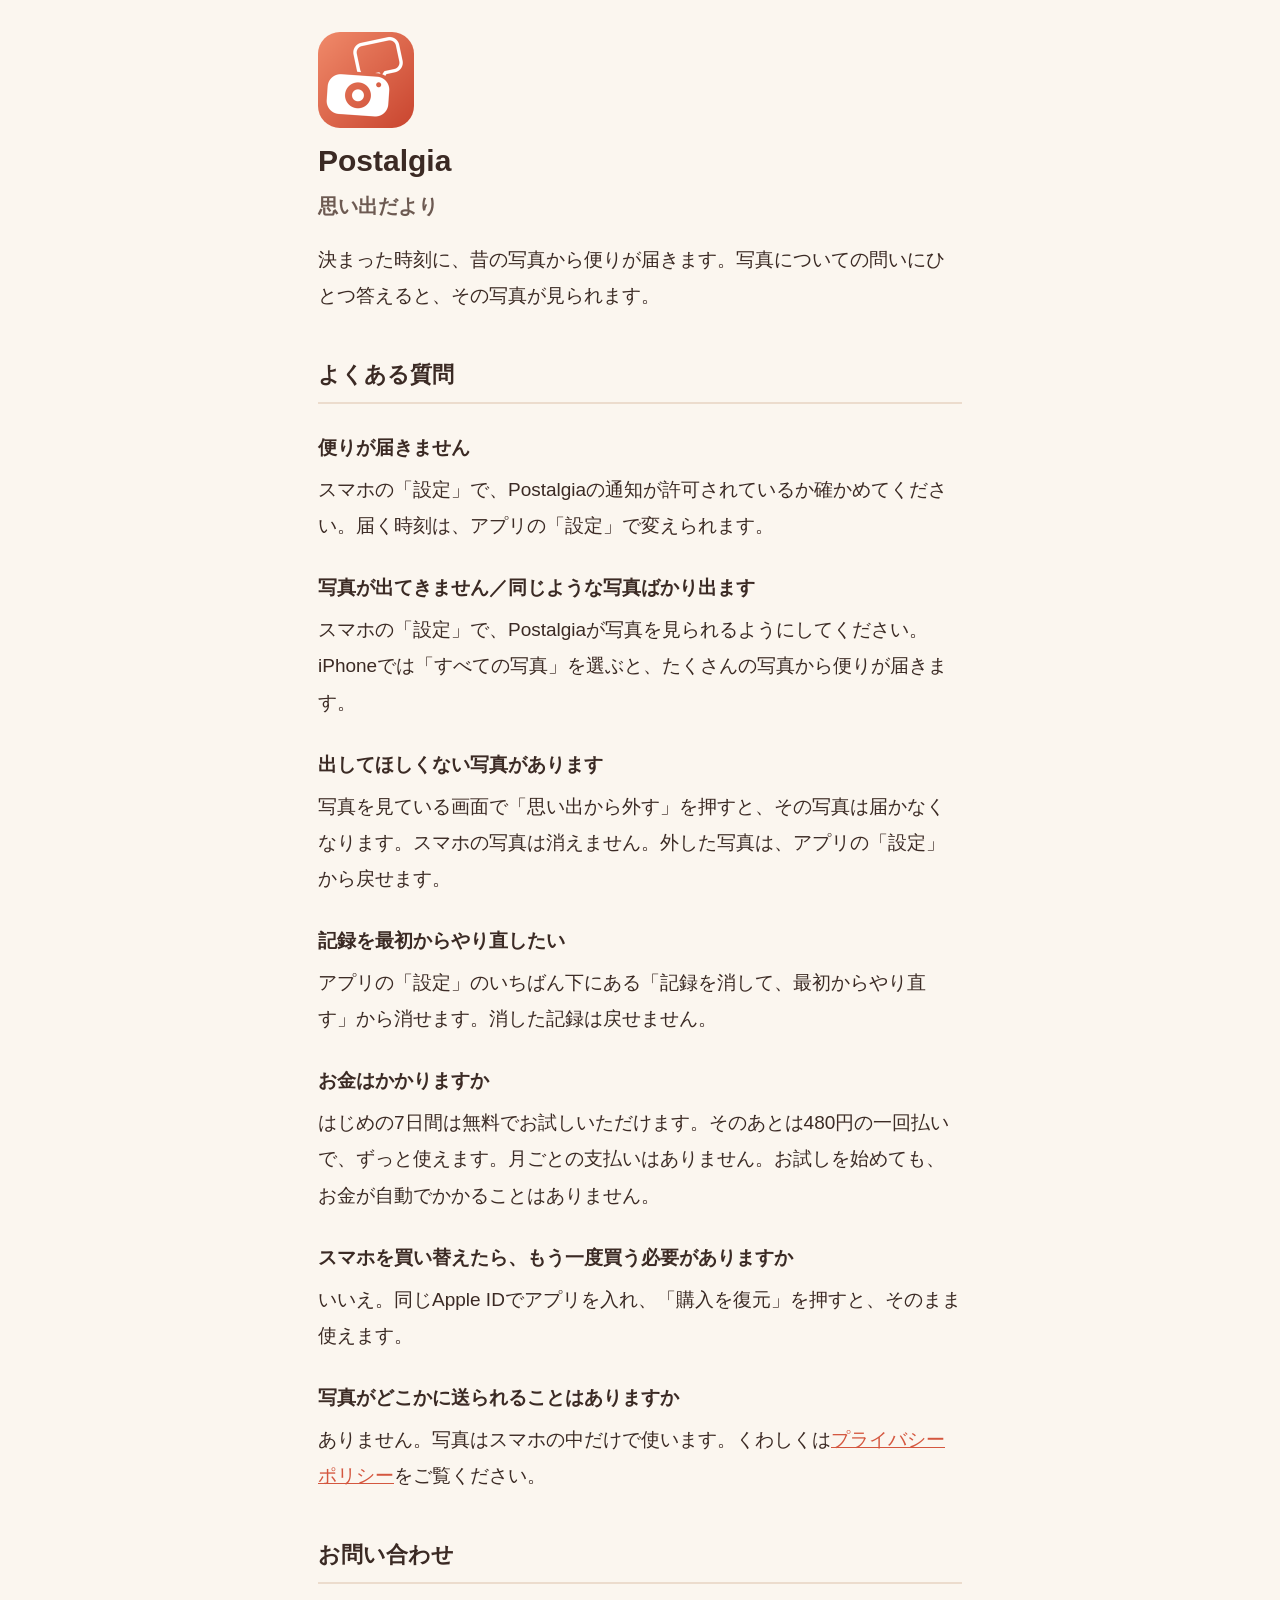
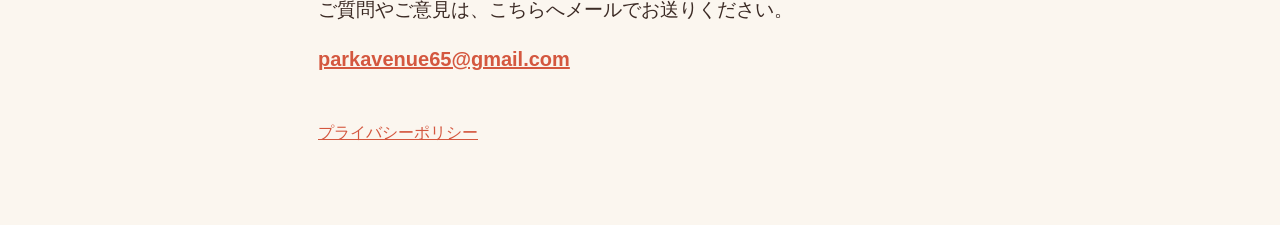
==== index.html @ f13d1fa2 "Support and privacy pages for Postalgia Co-Authored-By: Claude Opus 5.5 <noreply@anthropic.com>" ====
<!doctype html>
<html lang="ja">
<head>
<meta charset="utf-8">
<meta name="viewport" content="width=device-width, initial-scale=1">
<title>Postalgia 思い出だより｜サポート</title>
<link rel="stylesheet" href="style.css">
</head>
<body>
<main>
<img class="icon" src="icon.png" alt="" width="96" height="96">
<h1>Postalgia<br><small>思い出だより</small></h1>
<p>決まった時刻に、昔の写真から便りが届きます。写真についての問いにひとつ答えると、その写真が見られます。</p>

<h2>よくある質問</h2>

<h3>便りが届きません</h3>
<p>スマホの「設定」で、Postalgiaの通知が許可されているか確かめてください。届く時刻は、アプリの「設定」で変えられます。</p>

<h3>写真が出てきません／同じような写真ばかり出ます</h3>
<p>スマホの「設定」で、Postalgiaが写真を見られるようにしてください。iPhoneでは「すべての写真」を選ぶと、たくさんの写真から便りが届きます。</p>

<h3>出してほしくない写真があります</h3>
<p>写真を見ている画面で「思い出から外す」を押すと、その写真は届かなくなります。スマホの写真は消えません。外した写真は、アプリの「設定」から戻せます。</p>

<h3>記録を最初からやり直したい</h3>
<p>アプリの「設定」のいちばん下にある「記録を消して、最初からやり直す」から消せます。消した記録は戻せません。</p>

<h3>お金はかかりますか</h3>
<p>はじめの7日間は無料でお試しいただけます。そのあとは480円の一回払いで、ずっと使えます。月ごとの支払いはありません。お試しを始めても、お金が自動でかかることはありません。</p>

<h3>スマホを買い替えたら、もう一度買う必要がありますか</h3>
<p>いいえ。同じApple IDでアプリを入れ、「購入を復元」を押すと、そのまま使えます。</p>

<h3>写真がどこかに送られることはありますか</h3>
<p>ありません。写真はスマホの中だけで使います。くわしくは<a href="privacy.html">プライバシーポリシー</a>をご覧ください。</p>

<h2 id="contact">お問い合わせ</h2>
<p>ご質問やご意見は、こちらへメールでお送りください。</p>
<p class="mail"><a href="mailto:parkavenue65@gmail.com">parkavenue65@gmail.com</a></p>

<p class="links"><a href="privacy.html">プライバシーポリシー</a></p>
</main>
</body>
</html>
---- style.css ----
:root { --ink: #3b2a24; --sub: #6d5a52; --accent: #d4573f; --paper: #fbf6ef; }
* { box-sizing: border-box; }
body { margin: 0; background: var(--paper); color: var(--ink);
  font-family: -apple-system, "Hiragino Sans", "Noto Sans JP", sans-serif;
  font-size: 19px; line-height: 1.9; }
main { max-width: 680px; margin: 0 auto; padding: 32px 18px 64px; }
h1 { font-size: 30px; line-height: 1.4; margin: 12px 0 18px; }
h1 small { font-size: 20px; color: var(--sub); font-weight: 600; }
h2 { font-size: 22px; margin: 40px 0 8px; padding-bottom: 6px; border-bottom: 2px solid #ecdccd; }
h3 { font-size: 19px; margin: 26px 0 4px; }
p { margin: 6px 0 12px; }
a { color: var(--accent); }
.icon { border-radius: 22px; display: block; }
.back { font-size: 16px; }
.mail { font-size: 20px; font-weight: 600; }
.date { margin-top: 40px; color: var(--sub); font-size: 16px; }
.links { margin-top: 40px; font-size: 16px; }
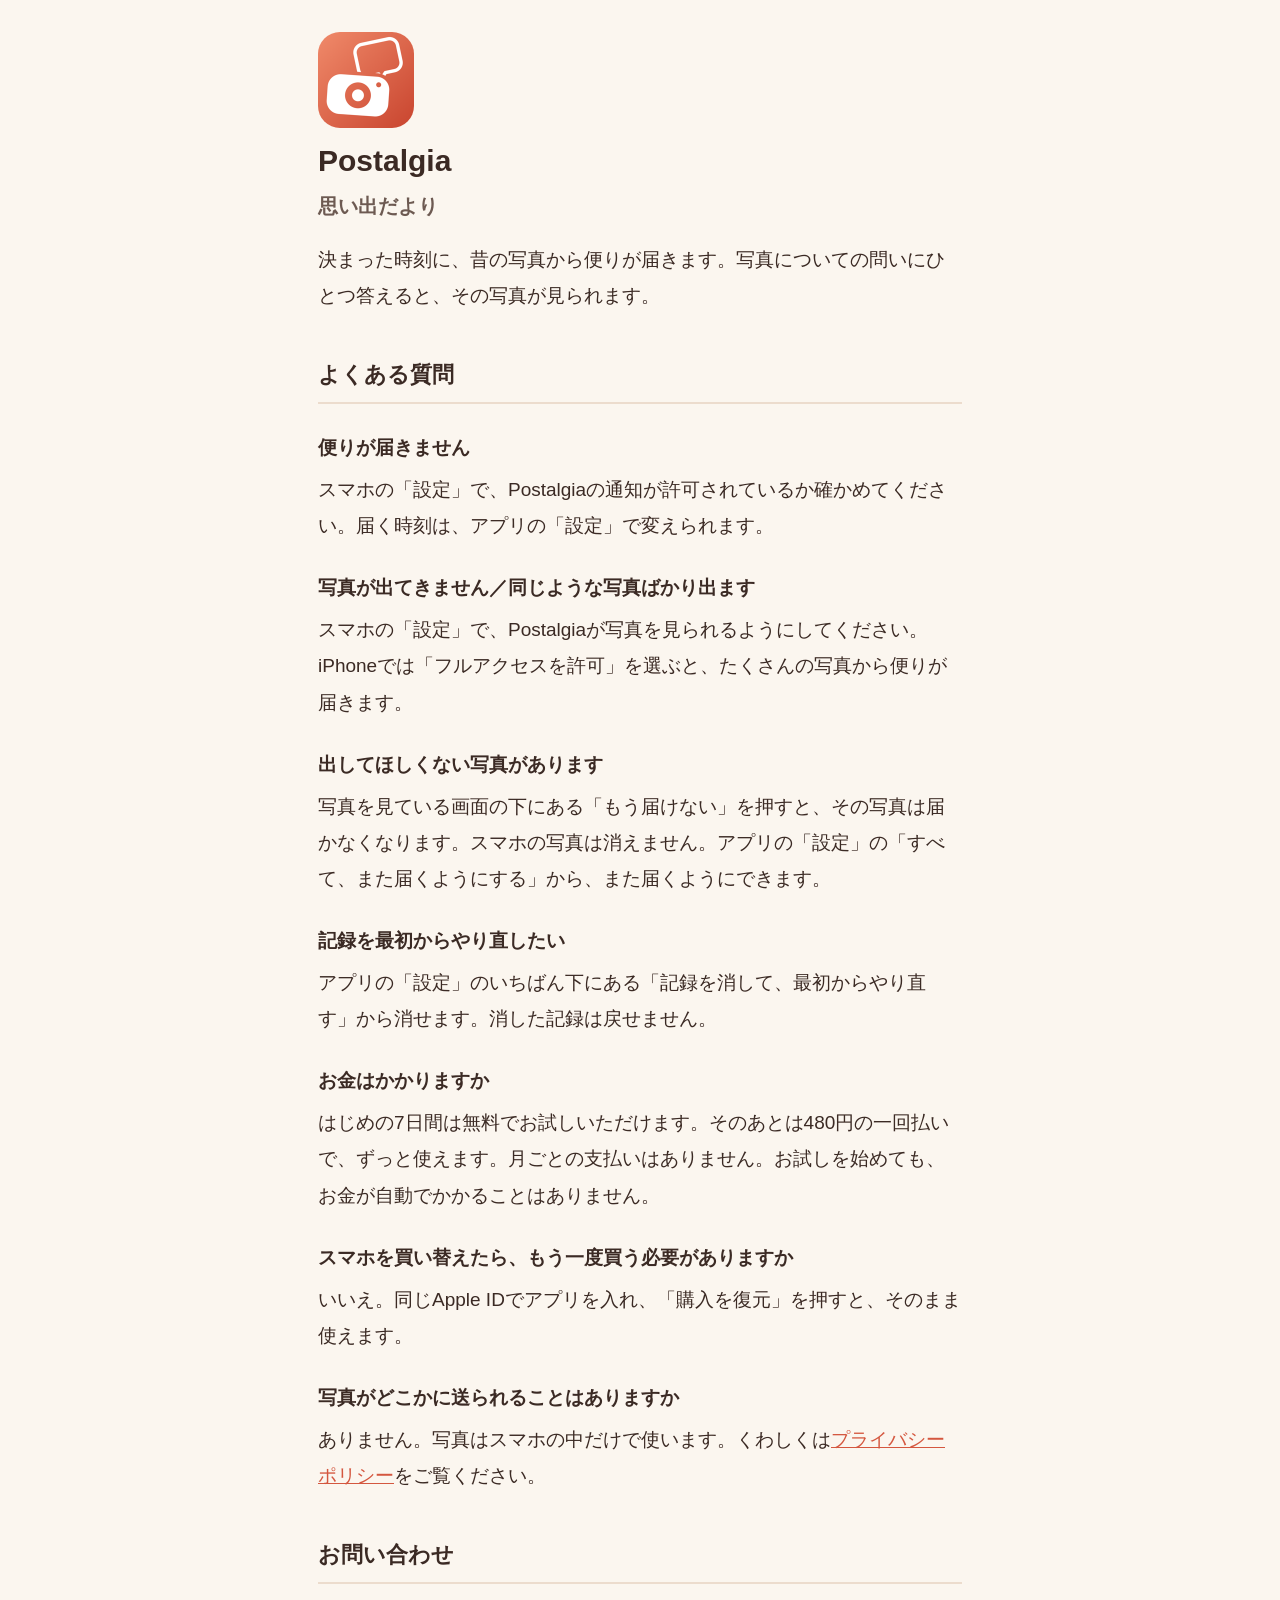
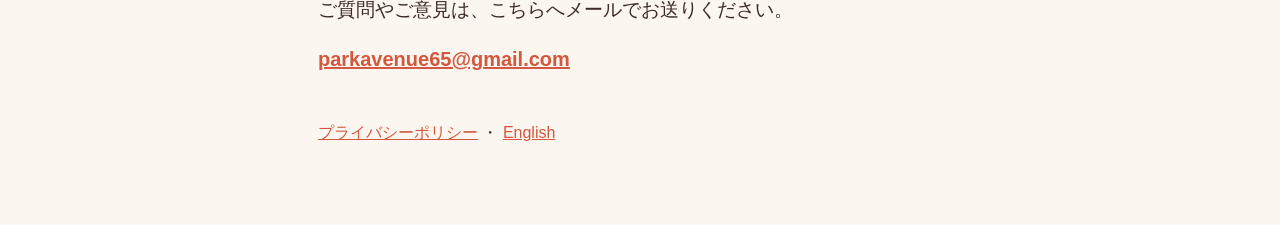
==== commit 6a3387e5: "Add English support and privacy pages; fix Japanese FAQ button names Co-Authored-By: Claude Opus 5.5" ====
--- a/index.html
+++ b/index.html
@@ -18,10 +18,10 @@
 <p>スマホの「設定」で、Postalgiaの通知が許可されているか確かめてください。届く時刻は、アプリの「設定」で変えられます。</p>
 
 <h3>写真が出てきません／同じような写真ばかり出ます</h3>
-<p>スマホの「設定」で、Postalgiaが写真を見られるようにしてください。iPhoneでは「すべての写真」を選ぶと、たくさんの写真から便りが届きます。</p>
+<p>スマホの「設定」で、Postalgiaが写真を見られるようにしてください。iPhoneでは「フルアクセスを許可」を選ぶと、たくさんの写真から便りが届きます。</p>
 
 <h3>出してほしくない写真があります</h3>
-<p>写真を見ている画面で「思い出から外す」を押すと、その写真は届かなくなります。スマホの写真は消えません。外した写真は、アプリの「設定」から戻せます。</p>
+<p>写真を見ている画面の下にある「もう届けない」を押すと、その写真は届かなくなります。スマホの写真は消えません。アプリの「設定」の「すべて、また届くようにする」から、また届くようにできます。</p>
 
 <h3>記録を最初からやり直したい</h3>
 <p>アプリの「設定」のいちばん下にある「記録を消して、最初からやり直す」から消せます。消した記録は戻せません。</p>
@@ -39,7 +39,7 @@
 <p>ご質問やご意見は、こちらへメールでお送りください。</p>
 <p class="mail"><a href="mailto:parkavenue65@gmail.com">parkavenue65@gmail.com</a></p>
 
-<p class="links"><a href="privacy.html">プライバシーポリシー</a></p>
+<p class="links"><a href="privacy.html">プライバシーポリシー</a> ・ <a href="en/">English</a></p>
 </main>
 </body>
 </html>
